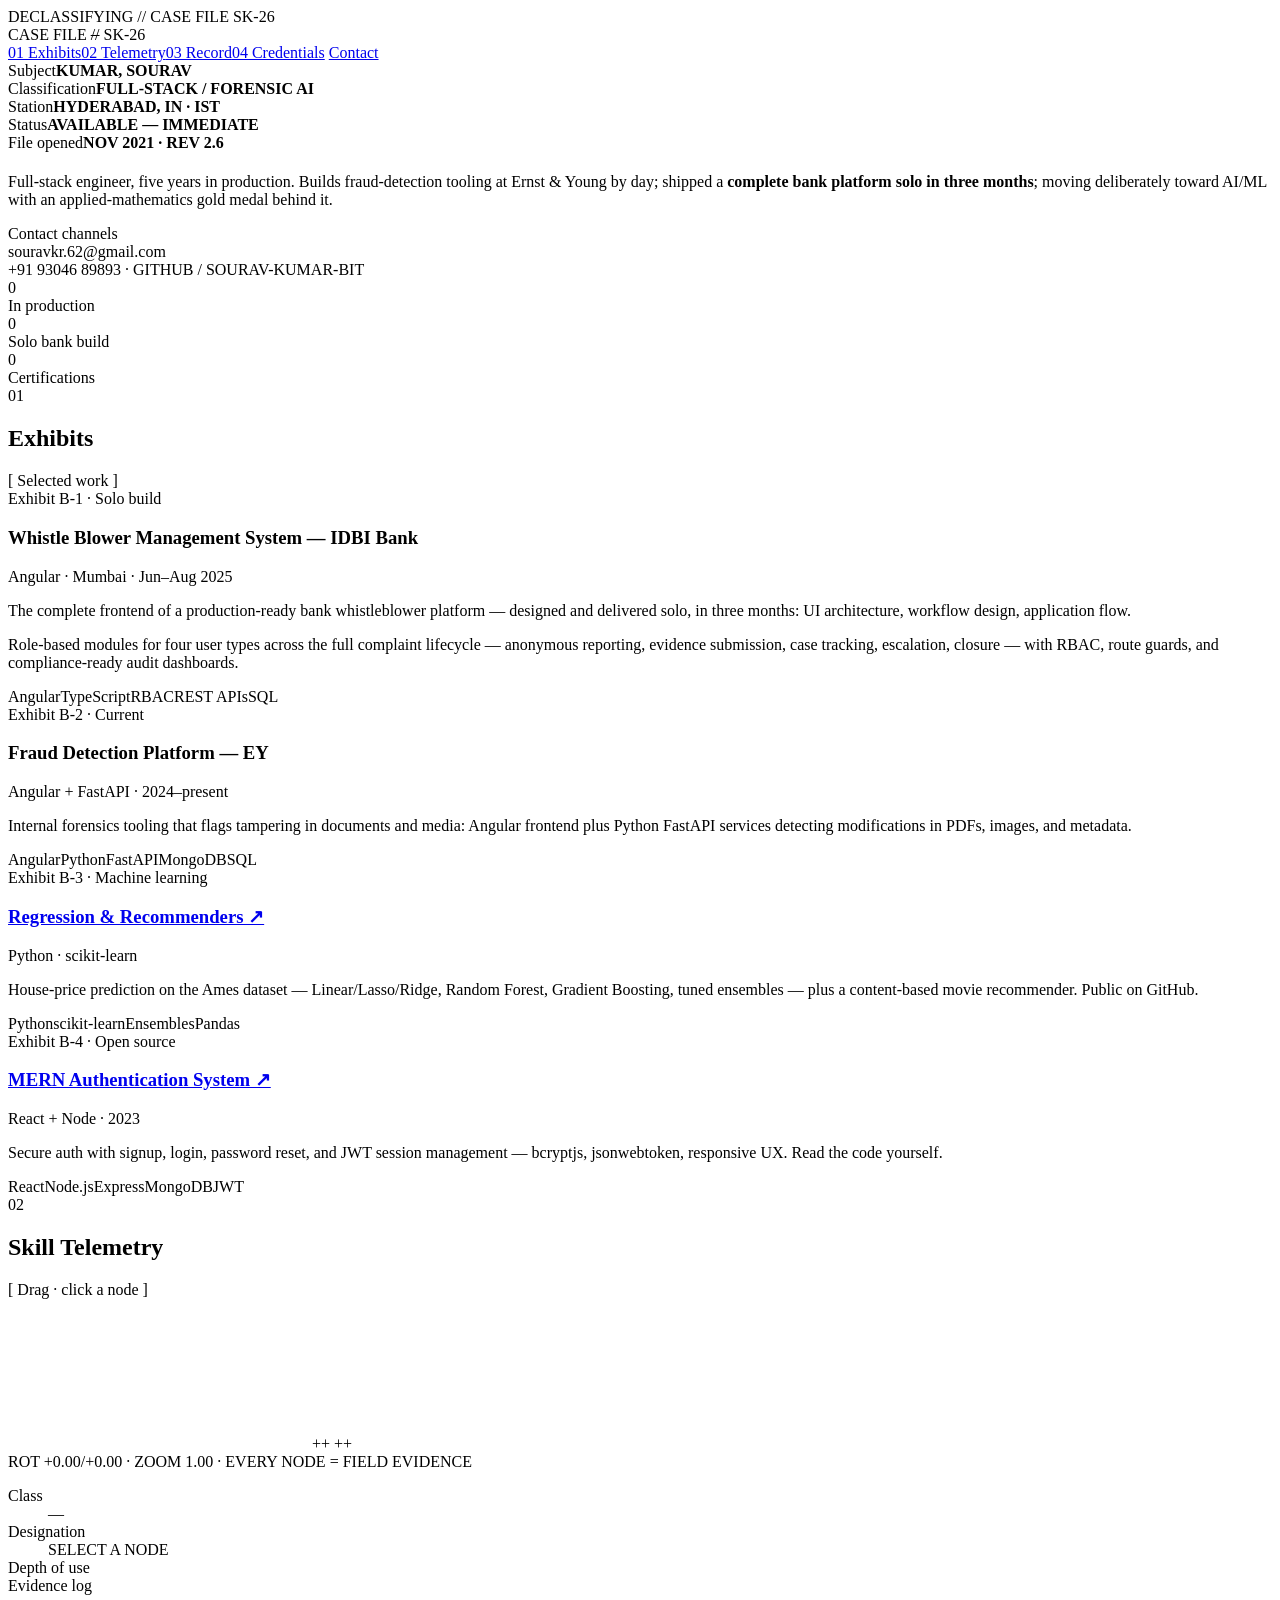
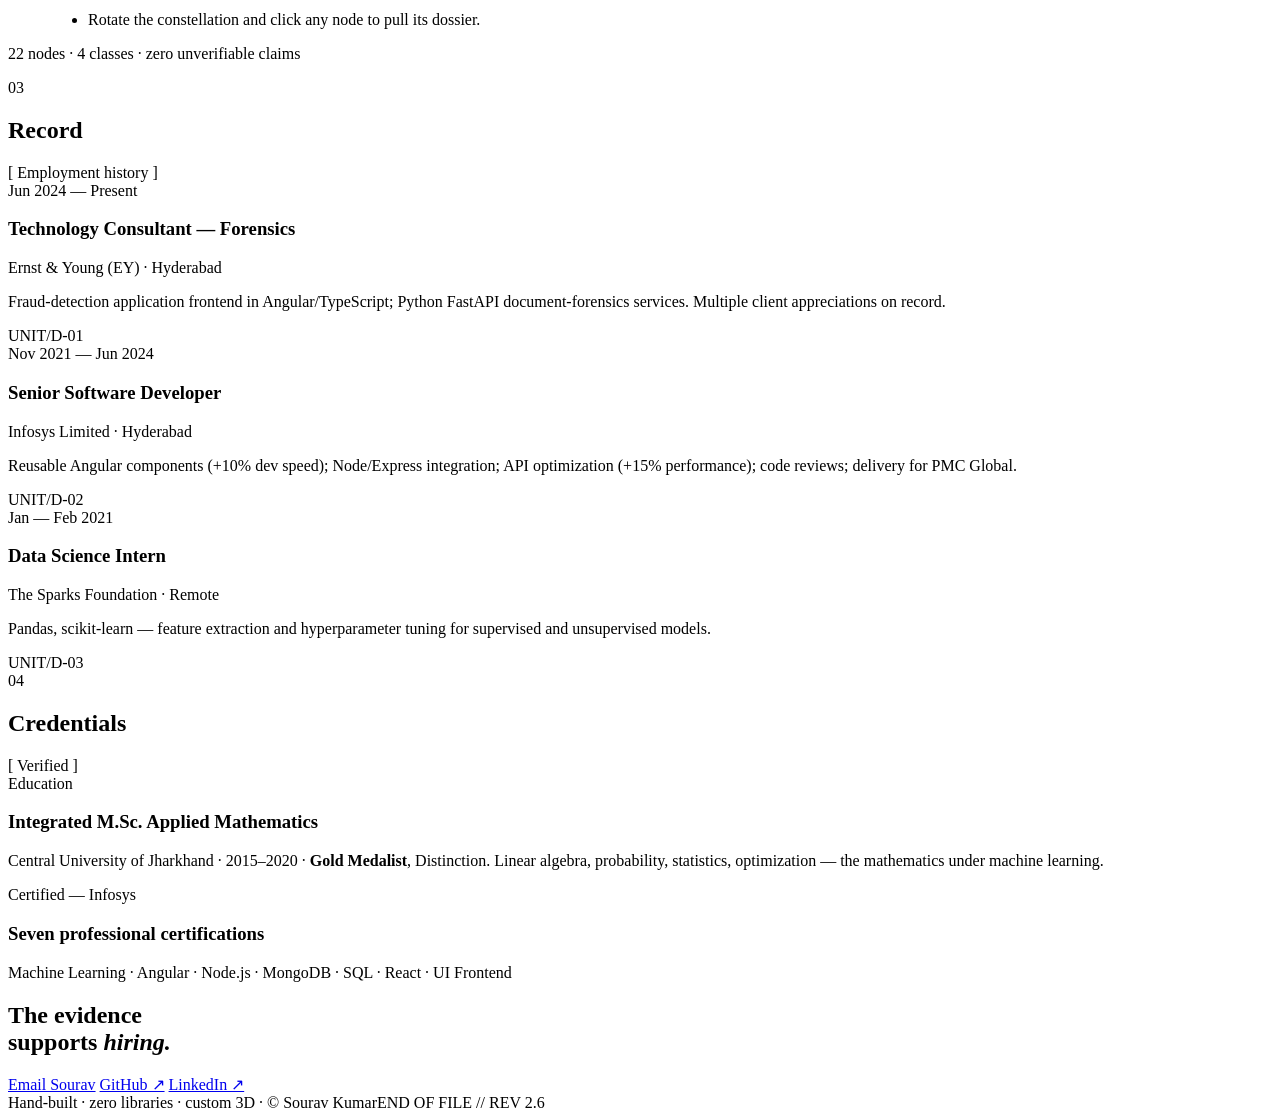
==== index.html @ 09b0f5de "Add files via upload" ====
<!DOCTYPE html>
<html lang="en">
<head>
<meta charset="UTF-8"><meta name="viewport" content="width=device-width, initial-scale=1.0">
<title>SOURAV KUMAR — CASE FILE</title>
<meta name="description" content="Sourav Kumar — full-stack engineer, forensic AI. Five years in production. The evidence supports hiring.">
<link rel="icon" href="favicon.svg" type="image/svg+xml">
<link rel="preconnect" href="https://fonts.googleapis.com">
<link href="https://fonts.googleapis.com/css2?family=Archivo+Black&family=IBM+Plex+Sans:wght@400;500;600&family=JetBrains+Mono:wght@400;500;700&display=swap" rel="stylesheet">
<link rel="stylesheet" href="css/style.css">
</head>
<body>
<div id="pre"><div class="stamp">DECLASSIFYING // CASE FILE SK-26</div></div>
<div id="prog"></div>
<div id="cur"></div>
<nav id="nav"><div class="in">
  <span class="brand">CASE FILE <s>//</s> SK-26</span>
  <div class="nl">
    <a href="#exhibits">01 Exhibits</a><a href="#telemetry">02 Telemetry</a><a href="#record">03 Record</a><a href="#credentials">04 Credentials</a>
    <a class="red" href="mailto:souravkr.62@gmail.com">Contact</a>
  </div>
</div></nav>

<header>
  <div class="meta-strip">
    <div>Subject<b>KUMAR, SOURAV</b></div>
    <div>Classification<b>FULL-STACK / FORENSIC AI</b></div>
    <div>Station<b>HYDERABAD, IN · IST</b></div>
    <div>Status<b style="color:var(--red)">AVAILABLE — IMMEDIATE</b></div>
    <div>File opened<b>NOV 2021 · REV 2.6</b></div>
  </div>
  <h1 class="mac"><span class="h1wrap" id="ln1"></span><span class="h1wrap" id="ln2"></span></h1>
  <div class="lede-grid">
    <div class="lede">
      <p>Full-stack engineer, five years in production. Builds fraud-detection tooling at Ernst &amp; Young by day; shipped a <b>complete bank platform solo in three months</b>; moving deliberately toward AI/ML with an applied-mathematics gold medal behind it.</p>
    </div>
    <div class="avail">
      <span class="mono">Contact channels</span>
      <div>
        <div class="big">souravkr.62<span class="grn">@</span>gmail.com</div>
        <span class="mono">+91 93046 89893 · GITHUB / SOURAV-KUMAR-BIT</span>
      </div>
    </div>
  </div>
  <div class="counts">
    <div><div class="n" data-count="5" data-suffix="Y">0</div><div class="l2">In production</div></div>
    <div><div class="n" data-count="3" data-suffix="MO">0</div><div class="l2">Solo bank build</div></div>
    <div><div class="n" data-count="7" data-suffix="">0</div><div class="l2">Certifications</div></div>
  </div>
</header>

<section id="exhibits">
  <div class="shead"><span class="no">01</span><h2>Exhibits</h2><span class="fill"></span><span class="mono">[ Selected work ]</span></div>
  <div class="exgrid">
    <article class="ex wide tilt">
      <span class="tag">Exhibit B-1 · Solo build</span>
      <h3>Whistle Blower Management System — IDBI Bank</h3>
      <p class="mt">Angular · Mumbai · Jun–Aug 2025</p>
      <p>The complete frontend of a production-ready bank whistleblower platform — designed and delivered solo, in three months: UI architecture, workflow design, application flow.</p>
      <p>Role-based modules for four user types across the full complaint lifecycle — anonymous reporting, evidence submission, case tracking, escalation, closure — with RBAC, route guards, and compliance-ready audit dashboards.</p>
      <div class="st"><span>Angular</span><span>TypeScript</span><span>RBAC</span><span>REST APIs</span><span>SQL</span></div>
    </article>
    <article class="ex tilt">
      <span class="tag">Exhibit B-2 · Current</span>
      <h3>Fraud Detection Platform — EY</h3>
      <p class="mt">Angular + FastAPI · 2024–present</p>
      <p>Internal forensics tooling that flags tampering in documents and media: Angular frontend plus Python FastAPI services detecting modifications in PDFs, images, and metadata.</p>
      <div class="st"><span>Angular</span><span>Python</span><span>FastAPI</span><span>MongoDB</span><span>SQL</span></div>
    </article>
    <article class="ex tilt">
      <span class="tag">Exhibit B-3 · Machine learning</span>
      <h3><a href="https://github.com/Sourav-Kumar-bit/Machine-Learning-Projects" target="_blank" rel="noopener">Regression &amp; Recommenders ↗</a></h3>
      <p class="mt">Python · scikit-learn</p>
      <p>House-price prediction on the Ames dataset — Linear/Lasso/Ridge, Random Forest, Gradient Boosting, tuned ensembles — plus a content-based movie recommender. Public on GitHub.</p>
      <div class="st"><span>Python</span><span>scikit-learn</span><span>Ensembles</span><span>Pandas</span></div>
    </article>
    <article class="ex wide tilt">
      <span class="tag">Exhibit B-4 · Open source</span>
      <h3><a href="https://github.com/Sourav-Kumar-bit/Authentication-System" target="_blank" rel="noopener">MERN Authentication System ↗</a></h3>
      <p class="mt">React + Node · 2023</p>
      <p>Secure auth with signup, login, password reset, and JWT session management — bcryptjs, jsonwebtoken, responsive UX. Read the code yourself.</p>
      <div class="st"><span>React</span><span>Node.js</span><span>Express</span><span>MongoDB</span><span>JWT</span></div>
    </article>
  </div>
</section>

<section id="telemetry">
  <div class="shead"><span class="no">02</span><h2>Skill Telemetry</h2><span class="fill"></span><span class="mono">[ Drag · click a node ]</span></div>
  <div class="tele-wrap">
    <div class="tele-canvas">
      <canvas id="space"></canvas>
      <span class="cross" style="top:10px;left:12px">+</span><span class="cross" style="top:10px;right:12px">+</span>
      <span class="cross" style="bottom:10px;left:12px">+</span><span class="cross" style="bottom:10px;right:12px">+</span>
      <div class="tele-hud">ROT <output id="ox">+0.00</output>/<output id="oy">+0.00</output> · ZOOM <output id="oz">1.00</output> · EVERY NODE = FIELD EVIDENCE</div>
    </div>
    <aside class="dossier">
      <div class="stripes"></div>
      <dl>
        <dt>Class</dt><dd id="d-cat">—</dd>
        <dt>Designation</dt><dd id="d-name">SELECT A NODE</dd>
        <dt>Depth of use</dt><dd><div class="bar"><i id="d-bar"></i></div></dd>
        <dt>Evidence log</dt><dd><ul class="ev" id="d-ev"><li>Rotate the constellation and click any node to pull its dossier.</li></ul></dd>
      </dl>
      <p class="hint">22 nodes · 4 classes · zero unverifiable claims</p>
    </aside>
  </div>
</section>

<section id="record">
  <div class="shead"><span class="no">03</span><h2>Record</h2><span class="fill"></span><span class="mono">[ Employment history ]</span></div>
  <div class="rec">
    <div class="rrow"><span class="when">Jun 2024 — Present</span><div><h3>Technology Consultant — Forensics</h3><p class="org">Ernst &amp; Young (EY) · Hyderabad</p><p>Fraud-detection application frontend in Angular/TypeScript; Python FastAPI document-forensics services. Multiple client appreciations on record.</p></div><span class="id">UNIT/D-01</span></div>
    <div class="rrow"><span class="when">Nov 2021 — Jun 2024</span><div><h3>Senior Software Developer</h3><p class="org">Infosys Limited · Hyderabad</p><p>Reusable Angular components (+10% dev speed); Node/Express integration; API optimization (+15% performance); code reviews; delivery for PMC Global.</p></div><span class="id">UNIT/D-02</span></div>
    <div class="rrow"><span class="when">Jan — Feb 2021</span><div><h3>Data Science Intern</h3><p class="org">The Sparks Foundation · Remote</p><p>Pandas, scikit-learn — feature extraction and hyperparameter tuning for supervised and unsupervised models.</p></div><span class="id">UNIT/D-03</span></div>
  </div>
</section>

<section id="credentials">
  <div class="shead"><span class="no">04</span><h2>Credentials</h2><span class="fill"></span><span class="mono">[ Verified ]</span></div>
  <div class="cred">
    <div><span class="k">Education</span><h3>Integrated M.Sc. Applied Mathematics</h3><p>Central University of Jharkhand · 2015–2020 · <b>Gold Medalist</b>, Distinction. Linear algebra, probability, statistics, optimization — the mathematics under machine learning.</p></div>
    <div><span class="k">Certified — Infosys</span><h3>Seven professional certifications</h3><p>Machine Learning · Angular · Node.js · MongoDB · SQL · React · UI Frontend</p></div>
  </div>
</section>

<div class="verdict">
  <div class="box">
    <h2>The evidence<br>supports <em>hiring.</em></h2>
    <div class="row">
      <span class="mag"><a class="cta pri" href="mailto:souravkr.62@gmail.com?subject=Regarding your case file">Email Sourav</a></span>
      <span class="mag"><a class="cta" href="https://github.com/Sourav-Kumar-bit" target="_blank" rel="noopener">GitHub ↗</a></span>
      <span class="mag"><a class="cta" href="https://www.linkedin.com/in/sourav-kumar-bb46b2196" target="_blank" rel="noopener">LinkedIn ↗</a></span>
    </div>
    <div class="foot"><span>Hand-built · zero libraries · custom 3D · © Sourav Kumar</span><span class="barcode" aria-hidden="true"></span><span>END OF FILE // REV 2.6</span></div>
  </div>
</div>

<script src="js/main.js" defer></script>
</body>
</html>
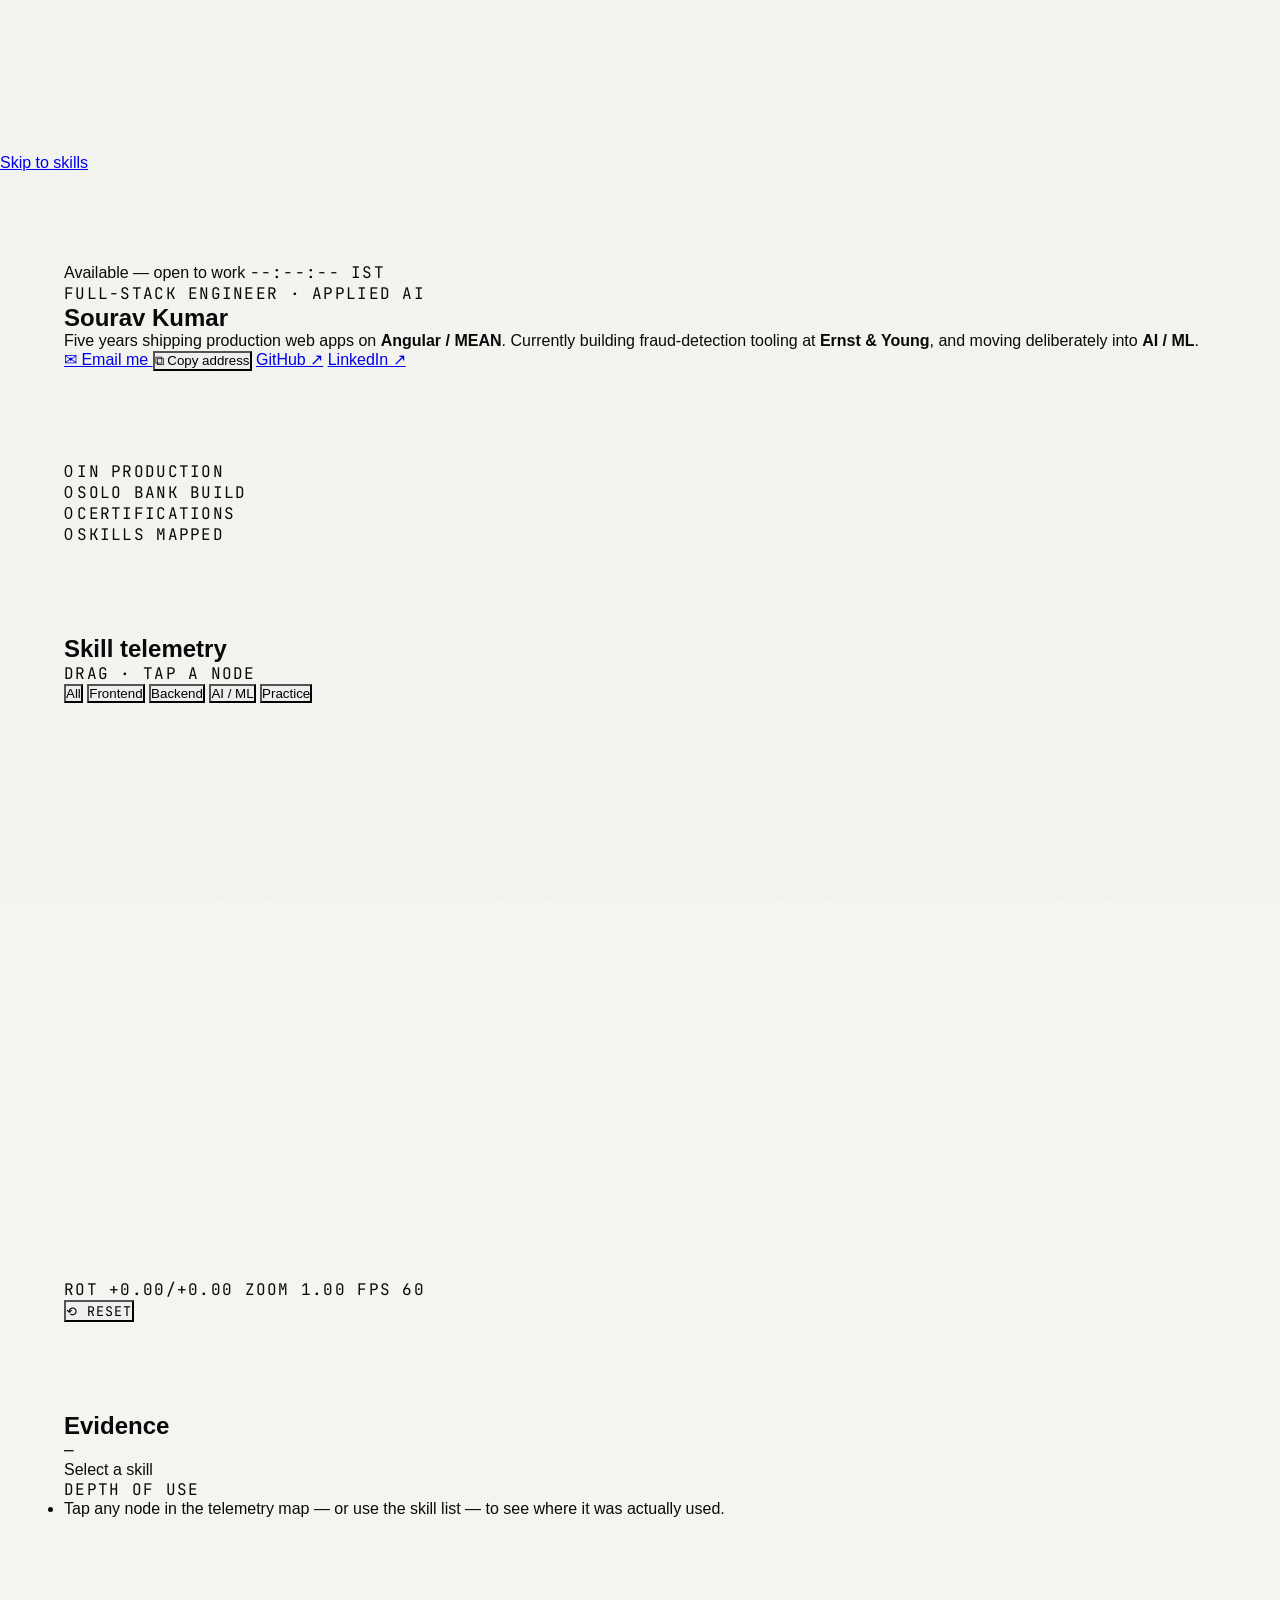
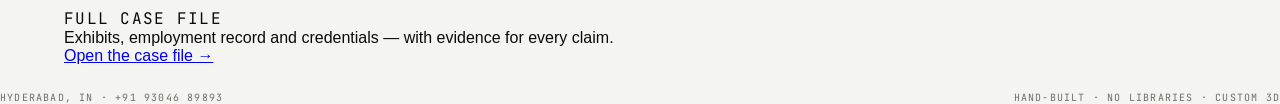
==== commit c566c391: "Add files via upload" ====
--- a/index.html
+++ b/index.html
@@ -1,139 +1,139 @@
 <!DOCTYPE html>
 <html lang="en">
 <head>
-<meta charset="UTF-8"><meta name="viewport" content="width=device-width, initial-scale=1.0">
-<title>SOURAV KUMAR — CASE FILE</title>
-<meta name="description" content="Sourav Kumar — full-stack engineer, forensic AI. Five years in production. The evidence supports hiring.">
+<meta charset="UTF-8">
+<meta name="viewport" content="width=device-width, initial-scale=1, viewport-fit=cover">
+<meta name="theme-color" content="#080D1C">
+<title>Sourav Kumar — Full-Stack Engineer</title>
+<meta name="description" content="Sourav Kumar — full-stack engineer (Angular/MEAN) moving into AI/ML. Five years in production, fraud-detection tooling at EY. Live skill telemetry.">
 <link rel="icon" href="favicon.svg" type="image/svg+xml">
 <link rel="preconnect" href="https://fonts.googleapis.com">
-<link href="https://fonts.googleapis.com/css2?family=Archivo+Black&family=IBM+Plex+Sans:wght@400;500;600&family=JetBrains+Mono:wght@400;500;700&display=swap" rel="stylesheet">
+<link rel="preconnect" href="https://fonts.gstatic.com" crossorigin>
+<link href="https://fonts.googleapis.com/css2?family=Plus+Jakarta+Sans:wght@400;500;600;700;800&family=JetBrains+Mono:wght@400;500;700&display=swap" rel="stylesheet">
 <link rel="stylesheet" href="css/style.css">
 </head>
 <body>
-<div id="pre"><div class="stamp">DECLASSIFYING // CASE FILE SK-26</div></div>
-<div id="prog"></div>
-<div id="cur"></div>
-<nav id="nav"><div class="in">
-  <span class="brand">CASE FILE <s>//</s> SK-26</span>
-  <div class="nl">
-    <a href="#exhibits">01 Exhibits</a><a href="#telemetry">02 Telemetry</a><a href="#record">03 Record</a><a href="#credentials">04 Credentials</a>
-    <a class="red" href="mailto:souravkr.62@gmail.com">Contact</a>
-  </div>
-</div></nav>
+<canvas id="aurora" aria-hidden="true"></canvas>
+<div class="vignette" aria-hidden="true"></div>
 
-<header>
-  <div class="meta-strip">
-    <div>Subject<b>KUMAR, SOURAV</b></div>
-    <div>Classification<b>FULL-STACK / FORENSIC AI</b></div>
-    <div>Station<b>HYDERABAD, IN · IST</b></div>
-    <div>Status<b style="color:var(--red)">AVAILABLE — IMMEDIATE</b></div>
-    <div>File opened<b>NOV 2021 · REV 2.6</b></div>
-  </div>
-  <h1 class="mac"><span class="h1wrap" id="ln1"></span><span class="h1wrap" id="ln2"></span></h1>
-  <div class="lede-grid">
-    <div class="lede">
-      <p>Full-stack engineer, five years in production. Builds fraud-detection tooling at Ernst &amp; Young by day; shipped a <b>complete bank platform solo in three months</b>; moving deliberately toward AI/ML with an applied-mathematics gold medal behind it.</p>
+<a class="skip" href="#panel-skills">Skip to skills</a>
+
+<main class="shell">
+
+  <!-- ===== IDENTITY ===== -->
+  <section class="glass panel panel--id" aria-labelledby="name">
+    <div class="panel__head">
+      <span class="tag">
+        <span class="pulse" aria-hidden="true"></span>
+        <span>Available — open to work</span>
+      </span>
+      <span class="mono t-dim" id="clock">--:--:-- IST</span>
     </div>
-    <div class="avail">
-      <span class="mono">Contact channels</span>
-      <div>
-        <div class="big">souravkr.62<span class="grn">@</span>gmail.com</div>
-        <span class="mono">+91 93046 89893 · GITHUB / SOURAV-KUMAR-BIT</span>
+
+    <p class="mono eyebrow">Full-Stack Engineer · Applied AI</p>
+    <h1 id="name">Sourav <span class="grad">Kumar</span></h1>
+    <p class="lede">
+      Five years shipping production web apps on <strong>Angular&nbsp;/&nbsp;MEAN</strong>.
+      Currently building fraud-detection tooling at <strong>Ernst&nbsp;&amp;&nbsp;Young</strong>,
+      and moving deliberately into <strong>AI&nbsp;/&nbsp;ML</strong>.
+    </p>
+
+    <div class="actions">
+      <a class="btn btn--primary" href="mailto:souravkr.62@gmail.com">
+        <span aria-hidden="true">✉</span> Email me
+      </a>
+      <button class="btn" id="copyBtn" type="button" data-mail="souravkr.62@gmail.com">
+        <span aria-hidden="true">⧉</span> <span id="copyLabel">Copy address</span>
+      </button>
+      <a class="btn" href="https://github.com/Sourav-Kumar-bit" target="_blank" rel="noopener">GitHub ↗</a>
+      <a class="btn" href="https://www.linkedin.com/in/sourav-kumar-bb46b2196" target="_blank" rel="noopener">LinkedIn ↗</a>
+    </div>
+    <p class="status mono t-dim" id="copyStatus" role="status" aria-live="polite"></p>
+  </section>
+
+  <!-- ===== READOUTS ===== -->
+  <section class="glass panel panel--stats" aria-label="Career readouts">
+    <div class="stat">
+      <span class="stat__n" data-count="5" data-suffix="y">0</span>
+      <span class="stat__l mono">In production</span>
+      <span class="meter" aria-hidden="true"><i style="--p:.85"></i></span>
+    </div>
+    <div class="stat">
+      <span class="stat__n" data-count="3" data-suffix="mo">0</span>
+      <span class="stat__l mono">Solo bank build</span>
+      <span class="meter" aria-hidden="true"><i style="--p:.6"></i></span>
+    </div>
+    <div class="stat">
+      <span class="stat__n" data-count="7" data-suffix="">0</span>
+      <span class="stat__l mono">Certifications</span>
+      <span class="meter" aria-hidden="true"><i style="--p:.7"></i></span>
+    </div>
+    <div class="stat">
+      <span class="stat__n" data-count="22" data-suffix="">0</span>
+      <span class="stat__l mono">Skills mapped</span>
+      <span class="meter" aria-hidden="true"><i style="--p:1"></i></span>
+    </div>
+  </section>
+
+  <!-- ===== TELEMETRY ===== -->
+  <section class="glass panel panel--telemetry" id="panel-skills" aria-labelledby="teleTitle">
+    <div class="panel__head">
+      <h2 id="teleTitle" class="panel__title">Skill telemetry</h2>
+      <span class="mono t-dim hide-sm">drag · tap a node</span>
+    </div>
+
+    <div class="chips" role="group" aria-label="Filter skills by category">
+      <button class="chip is-on" type="button" data-cat="all">All</button>
+      <button class="chip" type="button" data-cat="fe">Frontend</button>
+      <button class="chip" type="button" data-cat="be">Backend</button>
+      <button class="chip" type="button" data-cat="ml">AI / ML</button>
+      <button class="chip" type="button" data-cat="pr">Practice</button>
+    </div>
+
+    <div class="scope">
+      <canvas id="space" aria-label="Interactive 3D map of skills. Use the skill list below for keyboard access." role="img"></canvas>
+      <div class="hud mono" aria-hidden="true">
+        <span>ROT <output id="ox">+0.00</output>/<output id="oy">+0.00</output></span>
+        <span>ZOOM <output id="oz">1.00</output></span>
+        <span>FPS <output id="fps">60</output></span>
       </div>
+      <button class="reset mono" id="resetBtn" type="button" title="Reset view">⟲ reset</button>
     </div>
-  </div>
-  <div class="counts">
-    <div><div class="n" data-count="5" data-suffix="Y">0</div><div class="l2">In production</div></div>
-    <div><div class="n" data-count="3" data-suffix="MO">0</div><div class="l2">Solo bank build</div></div>
-    <div><div class="n" data-count="7" data-suffix="">0</div><div class="l2">Certifications</div></div>
-  </div>
-</header>
 
-<section id="exhibits">
-  <div class="shead"><span class="no">01</span><h2>Exhibits</h2><span class="fill"></span><span class="mono">[ Selected work ]</span></div>
-  <div class="exgrid">
-    <article class="ex wide tilt">
-      <span class="tag">Exhibit B-1 · Solo build</span>
-      <h3>Whistle Blower Management System — IDBI Bank</h3>
-      <p class="mt">Angular · Mumbai · Jun–Aug 2025</p>
-      <p>The complete frontend of a production-ready bank whistleblower platform — designed and delivered solo, in three months: UI architecture, workflow design, application flow.</p>
-      <p>Role-based modules for four user types across the full complaint lifecycle — anonymous reporting, evidence submission, case tracking, escalation, closure — with RBAC, route guards, and compliance-ready audit dashboards.</p>
-      <div class="st"><span>Angular</span><span>TypeScript</span><span>RBAC</span><span>REST APIs</span><span>SQL</span></div>
-    </article>
-    <article class="ex tilt">
-      <span class="tag">Exhibit B-2 · Current</span>
-      <h3>Fraud Detection Platform — EY</h3>
-      <p class="mt">Angular + FastAPI · 2024–present</p>
-      <p>Internal forensics tooling that flags tampering in documents and media: Angular frontend plus Python FastAPI services detecting modifications in PDFs, images, and metadata.</p>
-      <div class="st"><span>Angular</span><span>Python</span><span>FastAPI</span><span>MongoDB</span><span>SQL</span></div>
-    </article>
-    <article class="ex tilt">
-      <span class="tag">Exhibit B-3 · Machine learning</span>
-      <h3><a href="https://github.com/Sourav-Kumar-bit/Machine-Learning-Projects" target="_blank" rel="noopener">Regression &amp; Recommenders ↗</a></h3>
-      <p class="mt">Python · scikit-learn</p>
-      <p>House-price prediction on the Ames dataset — Linear/Lasso/Ridge, Random Forest, Gradient Boosting, tuned ensembles — plus a content-based movie recommender. Public on GitHub.</p>
-      <div class="st"><span>Python</span><span>scikit-learn</span><span>Ensembles</span><span>Pandas</span></div>
-    </article>
-    <article class="ex wide tilt">
-      <span class="tag">Exhibit B-4 · Open source</span>
-      <h3><a href="https://github.com/Sourav-Kumar-bit/Authentication-System" target="_blank" rel="noopener">MERN Authentication System ↗</a></h3>
-      <p class="mt">React + Node · 2023</p>
-      <p>Secure auth with signup, login, password reset, and JWT session management — bcryptjs, jsonwebtoken, responsive UX. Read the code yourself.</p>
-      <div class="st"><span>React</span><span>Node.js</span><span>Express</span><span>MongoDB</span><span>JWT</span></div>
-    </article>
-  </div>
-</section>
+    <!-- keyboard-accessible equivalent of the canvas -->
+    <div class="nodes" id="nodeList" role="group" aria-label="Skills list"></div>
+  </section>
 
-<section id="telemetry">
-  <div class="shead"><span class="no">02</span><h2>Skill Telemetry</h2><span class="fill"></span><span class="mono">[ Drag · click a node ]</span></div>
-  <div class="tele-wrap">
-    <div class="tele-canvas">
-      <canvas id="space"></canvas>
-      <span class="cross" style="top:10px;left:12px">+</span><span class="cross" style="top:10px;right:12px">+</span>
-      <span class="cross" style="bottom:10px;left:12px">+</span><span class="cross" style="bottom:10px;right:12px">+</span>
-      <div class="tele-hud">ROT <output id="ox">+0.00</output>/<output id="oy">+0.00</output> · ZOOM <output id="oz">1.00</output> · EVERY NODE = FIELD EVIDENCE</div>
+  <!-- ===== DOSSIER ===== -->
+  <section class="glass panel panel--dossier" aria-labelledby="dTitle">
+    <div class="panel__head">
+      <h2 id="dTitle" class="panel__title">Evidence</h2>
+      <span class="mono t-dim" id="dCat">—</span>
     </div>
-    <aside class="dossier">
-      <div class="stripes"></div>
-      <dl>
-        <dt>Class</dt><dd id="d-cat">—</dd>
-        <dt>Designation</dt><dd id="d-name">SELECT A NODE</dd>
-        <dt>Depth of use</dt><dd><div class="bar"><i id="d-bar"></i></div></dd>
-        <dt>Evidence log</dt><dd><ul class="ev" id="d-ev"><li>Rotate the constellation and click any node to pull its dossier.</li></ul></dd>
-      </dl>
-      <p class="hint">22 nodes · 4 classes · zero unverifiable claims</p>
-    </aside>
-  </div>
-</section>
+    <p class="d-name" id="dName">Select a skill</p>
+    <div class="depth">
+      <span class="mono t-dim">Depth of use</span>
+      <span class="meter meter--lg" aria-hidden="true"><i id="dBar" style="--p:0"></i></span>
+    </div>
+    <ul class="ev" id="dEv" aria-live="polite">
+      <li>Tap any node in the telemetry map — or use the skill list — to see where it was actually used.</li>
+    </ul>
+  </section>
 
-<section id="record">
-  <div class="shead"><span class="no">03</span><h2>Record</h2><span class="fill"></span><span class="mono">[ Employment history ]</span></div>
-  <div class="rec">
-    <div class="rrow"><span class="when">Jun 2024 — Present</span><div><h3>Technology Consultant — Forensics</h3><p class="org">Ernst &amp; Young (EY) · Hyderabad</p><p>Fraud-detection application frontend in Angular/TypeScript; Python FastAPI document-forensics services. Multiple client appreciations on record.</p></div><span class="id">UNIT/D-01</span></div>
-    <div class="rrow"><span class="when">Nov 2021 — Jun 2024</span><div><h3>Senior Software Developer</h3><p class="org">Infosys Limited · Hyderabad</p><p>Reusable Angular components (+10% dev speed); Node/Express integration; API optimization (+15% performance); code reviews; delivery for PMC Global.</p></div><span class="id">UNIT/D-02</span></div>
-    <div class="rrow"><span class="when">Jan — Feb 2021</span><div><h3>Data Science Intern</h3><p class="org">The Sparks Foundation · Remote</p><p>Pandas, scikit-learn — feature extraction and hyperparameter tuning for supervised and unsupervised models.</p></div><span class="id">UNIT/D-03</span></div>
-  </div>
-</section>
+  <!-- ===== NAV OUT ===== -->
+  <section class="glass panel panel--next">
+    <div>
+      <p class="mono eyebrow">Full case file</p>
+      <p class="next-copy">Exhibits, employment record and credentials — with evidence for every claim.</p>
+    </div>
+    <a class="btn btn--primary" href="casefile.html">Open the case file →</a>
+  </section>
 
-<section id="credentials">
-  <div class="shead"><span class="no">04</span><h2>Credentials</h2><span class="fill"></span><span class="mono">[ Verified ]</span></div>
-  <div class="cred">
-    <div><span class="k">Education</span><h3>Integrated M.Sc. Applied Mathematics</h3><p>Central University of Jharkhand · 2015–2020 · <b>Gold Medalist</b>, Distinction. Linear algebra, probability, statistics, optimization — the mathematics under machine learning.</p></div>
-    <div><span class="k">Certified — Infosys</span><h3>Seven professional certifications</h3><p>Machine Learning · Angular · Node.js · MongoDB · SQL · React · UI Frontend</p></div>
-  </div>
-</section>
-
-<div class="verdict">
-  <div class="box">
-    <h2>The evidence<br>supports <em>hiring.</em></h2>
-    <div class="row">
-      <span class="mag"><a class="cta pri" href="mailto:souravkr.62@gmail.com?subject=Regarding your case file">Email Sourav</a></span>
-      <span class="mag"><a class="cta" href="https://github.com/Sourav-Kumar-bit" target="_blank" rel="noopener">GitHub ↗</a></span>
-      <span class="mag"><a class="cta" href="https://www.linkedin.com/in/sourav-kumar-bb46b2196" target="_blank" rel="noopener">LinkedIn ↗</a></span>
-    </div>
-    <div class="foot"><span>Hand-built · zero libraries · custom 3D · © Sourav Kumar</span><span class="barcode" aria-hidden="true"></span><span>END OF FILE // REV 2.6</span></div>
-  </div>
-</div>
+  <footer class="foot mono">
+    <span>Hyderabad, IN · +91 93046 89893</span>
+    <span>Hand-built · no libraries · custom 3D</span>
+  </footer>
+</main>
 
 <script src="js/main.js" defer></script>
 </body>
--- a/css/style.css
+++ b/css/style.css
@@ -0,0 +1,138 @@
+/* SOURAV KUMAR - CASE FILE | Swiss Industrial Print system */
+:root{--sub:#F4F4F0;--sub2:#EAE8E3;--ink:#0A0A0A;--red:#E61919;--dim:#6E6E68;--line:#0A0A0A}
+*{margin:0;padding:0;box-sizing:border-box;border-radius:0!important}
+html{scroll-behavior:smooth}
+body{background:var(--sub);color:var(--ink);font-family:'IBM Plex Sans',sans-serif;overflow-x:hidden}
+.mono{font-family:'JetBrains Mono',monospace;text-transform:uppercase;letter-spacing:.08em}
+.mac{font-family:'Archivo Black',sans-serif;text-transform:uppercase;letter-spacing:-.03em;line-height:.9}
+/* grain */
+body::after{content:'';position:fixed;inset:0;pointer-events:none;z-index:60;opacity:.045;
+background-image:url("data:image/svg+xml,%3Csvg xmlns='http://www.w3.org/2000/svg' width='140' height='140'%3E%3Cfilter id='n'%3E%3CfeTurbulence baseFrequency='0.8'/%3E%3C/filter%3E%3Crect width='140' height='140' filter='url(%23n)'/%3E%3C/svg%3E")}
+/* preloader */
+#pre{position:fixed;inset:0;z-index:100;display:grid;place-items:center;background:var(--ink)}
+#pre .stamp{color:var(--sub);font-family:'JetBrains Mono';font-size:13px;letter-spacing:.3em;text-transform:uppercase;border:1px solid var(--sub);padding:14px 22px;animation:blink 0.9s steps(2) infinite}
+#pre.done{animation:doors .7s cubic-bezier(.7,0,.2,1) .15s forwards}
+@keyframes doors{to{transform:translateY(-101%)}}
+@keyframes blink{50%{opacity:.35}}
+/* progress + nav */
+#prog{position:fixed;top:0;left:0;height:4px;background:var(--red);width:0;z-index:52}
+nav{position:fixed;top:0;left:0;right:0;z-index:50;background:var(--sub);border-bottom:2px solid var(--ink);transition:transform .35s cubic-bezier(.2,0,0,1)}
+nav.hide{transform:translateY(-101%)}
+nav .in{display:flex;justify-content:space-between;align-items:center;padding:12px 24px}
+nav .brand{font-family:'JetBrains Mono';font-weight:700;font-size:12px;letter-spacing:.2em}
+nav .brand s{color:var(--red);text-decoration:none}
+nav .nl{display:flex;gap:2px}
+nav a{font-family:'JetBrains Mono';font-size:10.5px;letter-spacing:.14em;text-transform:uppercase;color:var(--ink);text-decoration:none;padding:8px 13px;border:1px solid transparent;transition:background .15s,color .15s}
+nav a:hover{background:var(--ink);color:var(--sub)}
+nav a.red{background:var(--red);color:#fff}
+nav a.red:hover{background:var(--ink)}
+@media(max-width:700px){nav .nl a:not(.red){display:none}}
+/* masthead */
+header{padding:120px 24px 0;max-width:1200px;margin:0 auto}
+.meta-strip{display:grid;grid-template-columns:repeat(auto-fit,minmax(160px,1fr));gap:1px;background:var(--ink);border:2px solid var(--ink);margin-bottom:0}
+.meta-strip>div{background:var(--sub);padding:10px 14px;font-family:'JetBrains Mono';font-size:10px;letter-spacing:.12em;text-transform:uppercase;color:var(--dim)}
+.meta-strip b{display:block;color:var(--ink);font-weight:700;font-size:11.5px;margin-top:3px}
+h1.mac{font-size:clamp(58px,12.5vw,180px);margin:26px 0 10px;position:relative}
+h1 .red{color:var(--red)}
+h1 .l{display:inline-block;transform:translateY(110%);opacity:0}
+.loaded h1 .l{animation:riseL .7s cubic-bezier(.22,1,.36,1) forwards}
+@keyframes riseL{to{transform:none;opacity:1}}
+.h1wrap{overflow:hidden;display:block}
+.lede-grid{display:grid;grid-template-columns:2fr 1fr;gap:1px;background:var(--ink);border:2px solid var(--ink);margin-top:26px}
+@media(max-width:820px){.lede-grid{grid-template-columns:1fr}}
+.lede-grid>div{background:var(--sub);padding:26px;min-width:0}
+.avail .big{overflow-wrap:anywhere;font-size:clamp(17px,2.4vw,24px)}
+.lede p{font-size:clamp(16px,1.8vw,19px);line-height:1.65;max-width:56ch}
+.lede b{background:var(--red);color:#fff;padding:0 5px}
+.avail{display:flex;flex-direction:column;justify-content:space-between;gap:18px}
+.avail .mono{font-size:11px;color:var(--dim)}
+.avail .big{font-family:'Archivo Black';text-transform:uppercase}
+.avail .grn{color:var(--red)}
+.counts{display:grid;grid-template-columns:repeat(3,1fr);gap:1px;background:var(--ink);border:2px solid var(--ink);border-top:none}
+.counts>div{background:var(--sub2);padding:18px 14px;text-align:left}
+.counts .n{font-family:'Archivo Black';font-size:clamp(26px,4vw,44px)}
+.counts .l2{font-family:'JetBrains Mono';font-size:10px;letter-spacing:.14em;text-transform:uppercase;color:var(--dim);margin-top:4px}
+/* sections */
+section{max-width:1200px;margin:0 auto;padding:90px 24px 0}
+.shead{display:flex;align-items:baseline;gap:16px;border-bottom:4px solid var(--ink);padding-bottom:12px;margin-bottom:0}
+.shead .no{font-family:'Archivo Black';font-size:clamp(30px,5vw,54px);color:var(--red)}
+.shead h2{font-family:'Archivo Black';font-size:clamp(24px,4.4vw,46px);text-transform:uppercase;letter-spacing:-.02em}
+.shead .fill{flex:1}
+.shead .mono{font-size:10px;color:var(--dim)}
+/* exhibits */
+.exgrid{display:grid;grid-template-columns:1fr 1fr;gap:1px;background:var(--ink);border:2px solid var(--ink);border-top:none}
+@media(max-width:820px){.exgrid{grid-template-columns:1fr}}
+.ex{background:var(--sub);padding:30px 26px;position:relative;transform-style:preserve-3d;will-change:transform;opacity:0;translate:0 30px}
+.ex.in{animation:up .7s cubic-bezier(.22,1,.36,1) forwards}
+@keyframes up{to{opacity:1;translate:0 0}}
+.ex.wide{grid-column:1/-1;background:var(--sub2)}
+.ex .tag{font-family:'JetBrains Mono';font-size:10px;letter-spacing:.16em;background:var(--red);color:#fff;display:inline-block;padding:5px 10px;text-transform:uppercase}
+.ex h3{font-family:'Archivo Black';font-size:clamp(19px,2.6vw,28px);text-transform:uppercase;margin:14px 0 6px;letter-spacing:-.01em}
+.ex h3 a{color:inherit;text-decoration:none;border-bottom:3px solid transparent}
+.ex h3 a:hover{border-color:var(--red)}
+.ex .mt{font-family:'JetBrains Mono';font-size:10.5px;letter-spacing:.1em;color:var(--dim);text-transform:uppercase;margin-bottom:14px}
+.ex p{font-size:14.5px;line-height:1.65;color:#333;max-width:64ch}
+.ex p+p{margin-top:8px}
+.ex .st{margin-top:16px;display:flex;flex-wrap:wrap;gap:6px}
+.ex .st span{font-family:'JetBrains Mono';font-size:10px;letter-spacing:.08em;text-transform:uppercase;border:1px solid var(--ink);padding:4px 9px}
+/* telemetry */
+.tele-wrap{display:grid;grid-template-columns:1.6fr 1fr;gap:1px;background:var(--ink);border:2px solid var(--ink);border-top:none;min-height:520px}
+@media(max-width:900px){.tele-wrap{grid-template-columns:1fr}.dossier{border-top:2px solid var(--ink)}}
+.tele-canvas{background:var(--sub);position:relative}
+#space{width:100%;height:100%;min-height:460px;display:block;cursor:grab;touch-action:none}
+#space:active{cursor:grabbing}
+.tele-hud{position:absolute;left:14px;bottom:12px;font-family:'JetBrains Mono';font-size:10px;letter-spacing:.1em;color:var(--dim);text-transform:uppercase;pointer-events:none}
+.tele-hud output{color:var(--ink);font-weight:700}
+.cross{position:absolute;font-family:'JetBrains Mono';color:var(--dim);font-size:12px;pointer-events:none}
+.dossier{background:var(--sub);padding:26px;position:relative}
+.dossier .stripes{position:absolute;top:0;left:0;right:0;height:8px;background:repeating-linear-gradient(-45deg,var(--red) 0 10px,transparent 10px 20px)}
+.dossier dt{font-family:'JetBrains Mono';font-size:10px;letter-spacing:.2em;color:var(--dim);text-transform:uppercase;margin:18px 0 5px}
+.dossier dt:first-of-type{margin-top:14px}
+.dossier #d-name{font-family:'Archivo Black';font-size:clamp(24px,2.6vw,34px);text-transform:uppercase;line-height:.95}
+.dossier #d-cat{color:var(--red);font-family:'JetBrains Mono';font-size:11px;letter-spacing:.14em;text-transform:uppercase}
+.bar{height:12px;border:2px solid var(--ink);position:relative;margin-top:4px}
+.bar i{position:absolute;inset:1px;transform-origin:left;background:var(--red);transform:scaleX(var(--p,0));transition:transform .7s cubic-bezier(.22,1,.36,1)}
+.dossier .ev li{list-style:none;font-size:13px;line-height:1.55;padding:9px 0 9px 26px;border-bottom:1px solid #C9C8C0;position:relative}
+.dossier .ev li::before{content:'>>>';position:absolute;left:0;top:10px;font-family:'JetBrains Mono';font-size:9px;color:var(--red)}
+.dossier .hint{font-family:'JetBrains Mono';font-size:10px;letter-spacing:.12em;color:var(--dim);text-transform:uppercase;margin-top:16px}
+/* record */
+.rec{display:flex;flex-direction:column;gap:1px;background:var(--ink);border:2px solid var(--ink);border-top:none}
+.rrow{background:var(--sub);display:grid;grid-template-columns:160px 1fr auto;gap:18px;padding:22px 26px;align-items:start;transition:background .2s;opacity:0;translate:0 30px}
+.rrow.in{animation:up .7s cubic-bezier(.22,1,.36,1) forwards}
+.rrow:hover{background:var(--sub2)}
+@media(max-width:700px){.rrow{grid-template-columns:1fr}}
+.rrow .when{font-family:'JetBrains Mono';font-size:10.5px;letter-spacing:.1em;color:var(--dim);text-transform:uppercase;padding-top:4px}
+.rrow h3{font-family:'Archivo Black';font-size:17px;text-transform:uppercase}
+.rrow .org{font-family:'JetBrains Mono';font-size:11px;color:var(--red);letter-spacing:.1em;text-transform:uppercase;margin:2px 0 8px}
+.rrow p{font-size:14px;line-height:1.6;color:#333;max-width:70ch}
+.rrow .id{font-family:'JetBrains Mono';font-size:10px;color:var(--dim)}
+/* credentials */
+.cred{display:grid;grid-template-columns:1fr 1fr;gap:1px;background:var(--ink);border:2px solid var(--ink);border-top:none}
+@media(max-width:820px){.cred{grid-template-columns:1fr}}
+.cred>div{background:var(--sub);padding:26px}
+.cred .k{font-family:'JetBrains Mono';font-size:10px;letter-spacing:.2em;color:var(--red);text-transform:uppercase}
+.cred h3{font-family:'Archivo Black';font-size:20px;text-transform:uppercase;margin:10px 0 8px}
+.cred p{font-size:14px;line-height:1.65;color:#333}
+.cred p b{font-weight:700;color:var(--ink)}
+/* verdict */
+.verdict{max-width:1200px;margin:90px auto 0;padding:0 24px 80px;text-align:left}
+.verdict .box{border:2px solid var(--ink);padding:clamp(30px,6vw,70px) clamp(22px,5vw,60px);position:relative;overflow:hidden}
+.verdict .box::before{content:'';position:absolute;top:0;left:0;right:0;height:10px;background:repeating-linear-gradient(-45deg,var(--red) 0 12px,var(--ink) 12px 24px)}
+.verdict h2{font-family:'Archivo Black';font-size:clamp(30px,6.6vw,84px);text-transform:uppercase;letter-spacing:-.03em;line-height:.92}
+.verdict h2 em{font-style:normal;color:var(--red)}
+.verdict .row{display:flex;gap:12px;margin-top:34px;flex-wrap:wrap;align-items:center}
+.mag{display:inline-block}
+.cta{font-family:'JetBrains Mono';font-size:12.5px;letter-spacing:.14em;text-transform:uppercase;text-decoration:none;padding:16px 26px;display:inline-block;border:2px solid var(--ink);color:var(--ink);transition:background .2s,color .2s}
+.cta:hover{background:var(--ink);color:var(--sub)}
+.cta.pri{background:var(--red);border-color:var(--red);color:#fff}
+.cta.pri:hover{background:var(--ink);border-color:var(--ink)}
+.foot{display:flex;justify-content:space-between;align-items:center;margin-top:26px;font-family:'JetBrains Mono';font-size:10px;letter-spacing:.12em;color:var(--dim);text-transform:uppercase;flex-wrap:wrap;gap:10px}
+.barcode{display:inline-block;height:22px;width:110px;background:repeating-linear-gradient(90deg,var(--ink) 0 2px,transparent 2px 4px,var(--ink) 4px 7px,transparent 7px 9px)}
+/* cursor crosshair (fine pointers only) */
+#cur{position:fixed;width:26px;height:26px;z-index:70;pointer-events:none;display:none;translate:-50% -50%}
+#cur::before,#cur::after{content:'';position:absolute;background:var(--red)}
+#cur::before{left:50%;top:0;bottom:0;width:1px}
+#cur::after{top:50%;left:0;right:0;height:1px}
+@media(hover:hover) and (pointer:fine){#cur{display:block}}
+@media(prefers-reduced-motion:reduce){*{animation:none!important;transition:none!important}.ex,.rrow{opacity:1;translate:0 0}h1 .l{transform:none;opacity:1}#pre{display:none}#cur{display:none}}
+
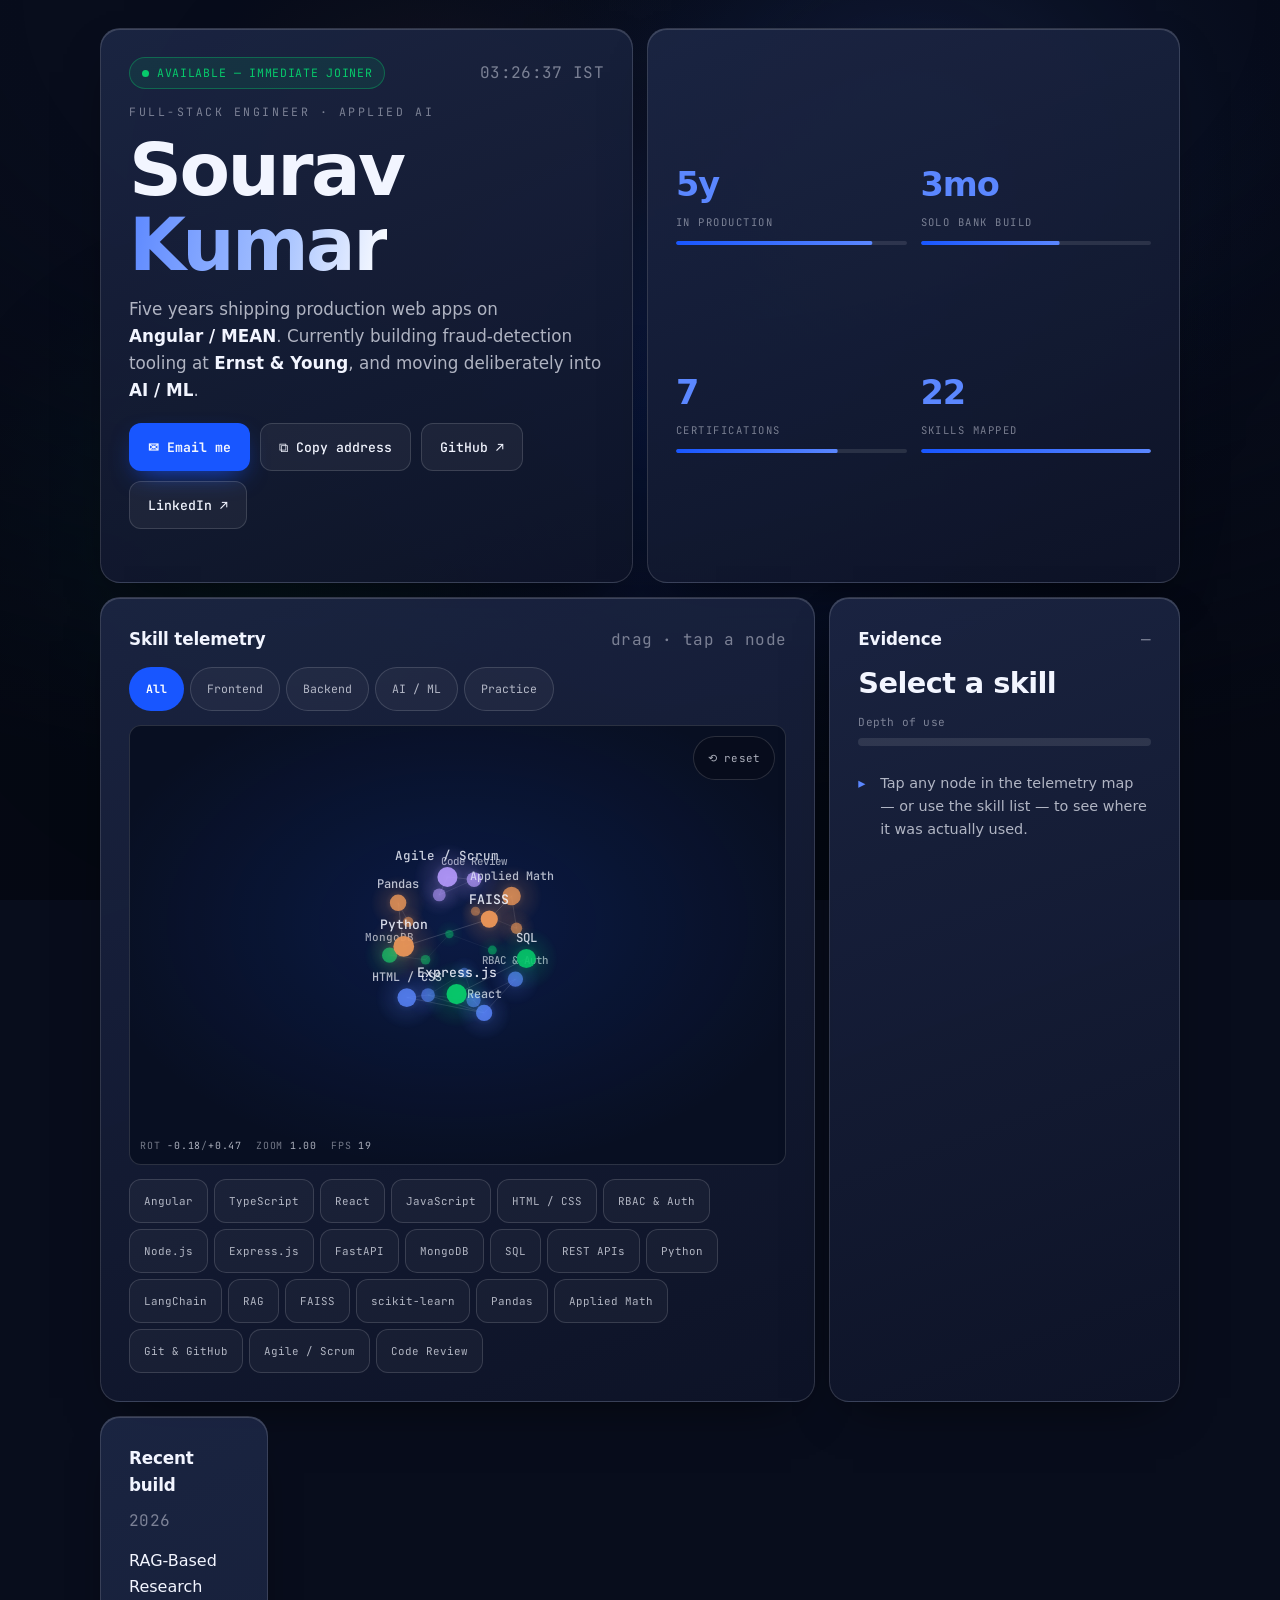
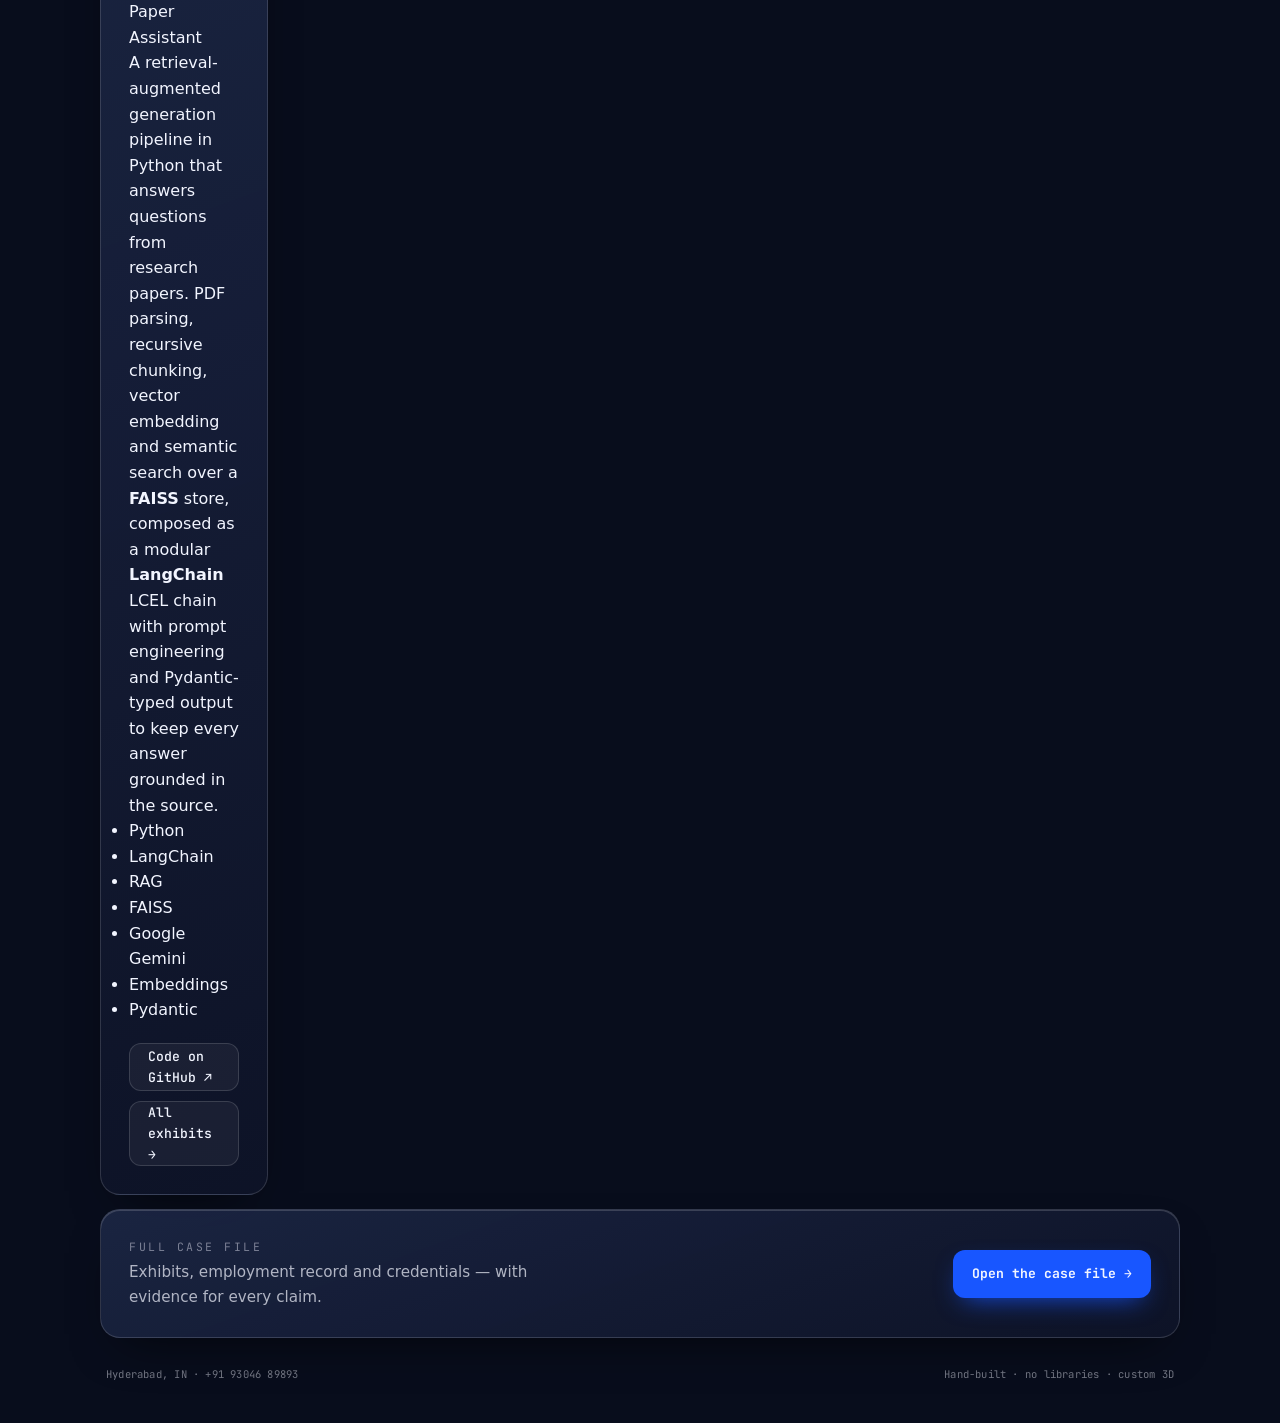
==== commit c16f478d: "Latest" ====
--- a/index.html
+++ b/index.html
@@ -25,7 +25,7 @@
     <div class="panel__head">
       <span class="tag">
         <span class="pulse" aria-hidden="true"></span>
-        <span>Available — open to work</span>
+        <span>Available — immediate joiner</span>
       </span>
       <span class="mono t-dim" id="clock">--:--:-- IST</span>
     </div>
@@ -120,6 +120,29 @@
     </ul>
   </section>
 
+  <!-- ===== FEATURED BUILD ===== -->
+  <section class="glass panel panel--work" aria-labelledby="workTitle">
+    <div class="panel__head">
+      <h2 id="workTitle" class="panel__title">Recent build</h2>
+      <span class="mono t-dim">2026</span>
+    </div>
+    <p class="work-name">RAG-Based Research Paper Assistant</p>
+    <p class="work-copy">
+      A retrieval-augmented generation pipeline in Python that answers questions from research
+      papers. PDF parsing, recursive chunking, vector embedding and semantic search over a
+      <strong>FAISS</strong> store, composed as a modular <strong>LangChain</strong> LCEL chain with
+      prompt engineering and Pydantic-typed output to keep every answer grounded in the source.
+    </p>
+    <ul class="work-stack" aria-label="Technologies used">
+      <li>Python</li><li>LangChain</li><li>RAG</li><li>FAISS</li>
+      <li>Google Gemini</li><li>Embeddings</li><li>Pydantic</li>
+    </ul>
+    <div class="actions">
+      <a class="btn" href="https://github.com/Sourav-Kumar-bit" target="_blank" rel="noopener">Code on GitHub ↗</a>
+      <a class="btn" href="casefile.html#exhibits">All exhibits →</a>
+    </div>
+  </section>
+
   <!-- ===== NAV OUT ===== -->
   <section class="glass panel panel--next">
     <div>
--- a/css/style.css
+++ b/css/style.css
@@ -1,138 +1,279 @@
-/* SOURAV KUMAR - CASE FILE | Swiss Industrial Print system */
-:root{--sub:#F4F4F0;--sub2:#EAE8E3;--ink:#0A0A0A;--red:#E61919;--dim:#6E6E68;--line:#0A0A0A}
-*{margin:0;padding:0;box-sizing:border-box;border-radius:0!important}
-html{scroll-behavior:smooth}
-body{background:var(--sub);color:var(--ink);font-family:'IBM Plex Sans',sans-serif;overflow-x:hidden}
-.mono{font-family:'JetBrains Mono',monospace;text-transform:uppercase;letter-spacing:.08em}
-.mac{font-family:'Archivo Black',sans-serif;text-transform:uppercase;letter-spacing:-.03em;line-height:.9}
-/* grain */
-body::after{content:'';position:fixed;inset:0;pointer-events:none;z-index:60;opacity:.045;
-background-image:url("data:image/svg+xml,%3Csvg xmlns='http://www.w3.org/2000/svg' width='140' height='140'%3E%3Cfilter id='n'%3E%3CfeTurbulence baseFrequency='0.8'/%3E%3C/filter%3E%3Crect width='140' height='140' filter='url(%23n)'/%3E%3C/svg%3E")}
-/* preloader */
-#pre{position:fixed;inset:0;z-index:100;display:grid;place-items:center;background:var(--ink)}
-#pre .stamp{color:var(--sub);font-family:'JetBrains Mono';font-size:13px;letter-spacing:.3em;text-transform:uppercase;border:1px solid var(--sub);padding:14px 22px;animation:blink 0.9s steps(2) infinite}
-#pre.done{animation:doors .7s cubic-bezier(.7,0,.2,1) .15s forwards}
-@keyframes doors{to{transform:translateY(-101%)}}
-@keyframes blink{50%{opacity:.35}}
-/* progress + nav */
-#prog{position:fixed;top:0;left:0;height:4px;background:var(--red);width:0;z-index:52}
-nav{position:fixed;top:0;left:0;right:0;z-index:50;background:var(--sub);border-bottom:2px solid var(--ink);transition:transform .35s cubic-bezier(.2,0,0,1)}
-nav.hide{transform:translateY(-101%)}
-nav .in{display:flex;justify-content:space-between;align-items:center;padding:12px 24px}
-nav .brand{font-family:'JetBrains Mono';font-weight:700;font-size:12px;letter-spacing:.2em}
-nav .brand s{color:var(--red);text-decoration:none}
-nav .nl{display:flex;gap:2px}
-nav a{font-family:'JetBrains Mono';font-size:10.5px;letter-spacing:.14em;text-transform:uppercase;color:var(--ink);text-decoration:none;padding:8px 13px;border:1px solid transparent;transition:background .15s,color .15s}
-nav a:hover{background:var(--ink);color:var(--sub)}
-nav a.red{background:var(--red);color:#fff}
-nav a.red:hover{background:var(--ink)}
-@media(max-width:700px){nav .nl a:not(.red){display:none}}
-/* masthead */
-header{padding:120px 24px 0;max-width:1200px;margin:0 auto}
-.meta-strip{display:grid;grid-template-columns:repeat(auto-fit,minmax(160px,1fr));gap:1px;background:var(--ink);border:2px solid var(--ink);margin-bottom:0}
-.meta-strip>div{background:var(--sub);padding:10px 14px;font-family:'JetBrains Mono';font-size:10px;letter-spacing:.12em;text-transform:uppercase;color:var(--dim)}
-.meta-strip b{display:block;color:var(--ink);font-weight:700;font-size:11.5px;margin-top:3px}
-h1.mac{font-size:clamp(58px,12.5vw,180px);margin:26px 0 10px;position:relative}
-h1 .red{color:var(--red)}
-h1 .l{display:inline-block;transform:translateY(110%);opacity:0}
-.loaded h1 .l{animation:riseL .7s cubic-bezier(.22,1,.36,1) forwards}
-@keyframes riseL{to{transform:none;opacity:1}}
-.h1wrap{overflow:hidden;display:block}
-.lede-grid{display:grid;grid-template-columns:2fr 1fr;gap:1px;background:var(--ink);border:2px solid var(--ink);margin-top:26px}
-@media(max-width:820px){.lede-grid{grid-template-columns:1fr}}
-.lede-grid>div{background:var(--sub);padding:26px;min-width:0}
-.avail .big{overflow-wrap:anywhere;font-size:clamp(17px,2.4vw,24px)}
-.lede p{font-size:clamp(16px,1.8vw,19px);line-height:1.65;max-width:56ch}
-.lede b{background:var(--red);color:#fff;padding:0 5px}
-.avail{display:flex;flex-direction:column;justify-content:space-between;gap:18px}
-.avail .mono{font-size:11px;color:var(--dim)}
-.avail .big{font-family:'Archivo Black';text-transform:uppercase}
-.avail .grn{color:var(--red)}
-.counts{display:grid;grid-template-columns:repeat(3,1fr);gap:1px;background:var(--ink);border:2px solid var(--ink);border-top:none}
-.counts>div{background:var(--sub2);padding:18px 14px;text-align:left}
-.counts .n{font-family:'Archivo Black';font-size:clamp(26px,4vw,44px)}
-.counts .l2{font-family:'JetBrains Mono';font-size:10px;letter-spacing:.14em;text-transform:uppercase;color:var(--dim);margin-top:4px}
-/* sections */
-section{max-width:1200px;margin:0 auto;padding:90px 24px 0}
-.shead{display:flex;align-items:baseline;gap:16px;border-bottom:4px solid var(--ink);padding-bottom:12px;margin-bottom:0}
-.shead .no{font-family:'Archivo Black';font-size:clamp(30px,5vw,54px);color:var(--red)}
-.shead h2{font-family:'Archivo Black';font-size:clamp(24px,4.4vw,46px);text-transform:uppercase;letter-spacing:-.02em}
-.shead .fill{flex:1}
-.shead .mono{font-size:10px;color:var(--dim)}
-/* exhibits */
-.exgrid{display:grid;grid-template-columns:1fr 1fr;gap:1px;background:var(--ink);border:2px solid var(--ink);border-top:none}
-@media(max-width:820px){.exgrid{grid-template-columns:1fr}}
-.ex{background:var(--sub);padding:30px 26px;position:relative;transform-style:preserve-3d;will-change:transform;opacity:0;translate:0 30px}
-.ex.in{animation:up .7s cubic-bezier(.22,1,.36,1) forwards}
-@keyframes up{to{opacity:1;translate:0 0}}
-.ex.wide{grid-column:1/-1;background:var(--sub2)}
-.ex .tag{font-family:'JetBrains Mono';font-size:10px;letter-spacing:.16em;background:var(--red);color:#fff;display:inline-block;padding:5px 10px;text-transform:uppercase}
-.ex h3{font-family:'Archivo Black';font-size:clamp(19px,2.6vw,28px);text-transform:uppercase;margin:14px 0 6px;letter-spacing:-.01em}
-.ex h3 a{color:inherit;text-decoration:none;border-bottom:3px solid transparent}
-.ex h3 a:hover{border-color:var(--red)}
-.ex .mt{font-family:'JetBrains Mono';font-size:10.5px;letter-spacing:.1em;color:var(--dim);text-transform:uppercase;margin-bottom:14px}
-.ex p{font-size:14.5px;line-height:1.65;color:#333;max-width:64ch}
-.ex p+p{margin-top:8px}
-.ex .st{margin-top:16px;display:flex;flex-wrap:wrap;gap:6px}
-.ex .st span{font-family:'JetBrains Mono';font-size:10px;letter-spacing:.08em;text-transform:uppercase;border:1px solid var(--ink);padding:4px 9px}
-/* telemetry */
-.tele-wrap{display:grid;grid-template-columns:1.6fr 1fr;gap:1px;background:var(--ink);border:2px solid var(--ink);border-top:none;min-height:520px}
-@media(max-width:900px){.tele-wrap{grid-template-columns:1fr}.dossier{border-top:2px solid var(--ink)}}
-.tele-canvas{background:var(--sub);position:relative}
-#space{width:100%;height:100%;min-height:460px;display:block;cursor:grab;touch-action:none}
+/* =========================================================
+   SOURAV KUMAR — COVER
+   System: Glassmorphism (typeui.sh tokens) · metaphor: glass instrument panel
+   Mobile-first. All sizing in a fluid scale; no hover-only information.
+   ========================================================= */
+
+:root{
+  /* brand tokens */
+  --primary:#1856FF;
+  --primary-lit:#5B87FF;
+  --success:#07CA6B;
+  --warning:#E89558;
+  --danger:#EA2143;
+
+  /* surface / text on dark glass */
+  --bg:#080D1C;
+  --text:#F2F5FF;
+  --text-dim:rgba(242,245,255,.70);
+  --text-faint:rgba(242,245,255,.46);
+
+  /* glass system */
+  --glass:rgba(255,255,255,.055);
+  --glass-hi:rgba(255,255,255,.10);
+  --edge:rgba(255,255,255,.14);
+  --edge-lit:rgba(140,175,255,.42);
+  --blur:12px;
+  --shadow:0 20px 50px -24px rgba(0,0,0,.75);
+  --inner:inset 0 1px 0 rgba(255,255,255,.16);
+
+  /* rhythm (comfortable density) */
+  --s1:6px; --s2:10px; --s3:14px; --s4:20px; --s5:28px; --s6:40px;
+  --r:20px; --r-sm:12px; --r-pill:999px;
+
+  --sans:'Plus Jakarta Sans',system-ui,-apple-system,sans-serif;
+  --mono:'JetBrains Mono',ui-monospace,SFMono-Regular,monospace;
+  --ease:cubic-bezier(.22,1,.36,1);
+}
+
+*{margin:0;padding:0;box-sizing:border-box}
+html{-webkit-text-size-adjust:100%}
+body{
+  font-family:var(--sans);
+  background:var(--bg);
+  color:var(--text);
+  line-height:1.6;
+  min-height:100svh;
+  overflow-x:hidden;
+  -webkit-font-smoothing:antialiased;
+}
+.mono{font-family:var(--mono);letter-spacing:.02em}
+.t-dim{color:var(--text-faint)}
+::selection{background:var(--primary);color:#fff}
+
+/* backdrop */
+#aurora{position:fixed;inset:0;z-index:-2;display:block}
+.vignette{
+  position:fixed;inset:0;z-index:-1;pointer-events:none;
+  background:radial-gradient(120% 90% at 50% 0%,transparent 40%,rgba(4,7,16,.75) 100%);
+}
+
+/* skip link — accessibility */
+.skip{
+  position:absolute;left:-9999px;top:var(--s3);
+  background:var(--primary);color:#fff;padding:12px 18px;border-radius:var(--r-sm);
+  font-size:14px;font-weight:600;z-index:100;text-decoration:none;
+}
+.skip:focus{left:var(--s3)}
+
+/* ===== layout: mobile-first single column ===== */
+.shell{
+  width:100%;
+  max-width:1120px;
+  margin-inline:auto;
+  padding:max(var(--s4),env(safe-area-inset-top)) var(--s4) var(--s6);
+  display:grid;
+  gap:var(--s3);
+  grid-template-columns:1fr;
+}
+
+/* ===== glass surface ===== */
+.glass{
+  background:var(--glass);
+  border:1px solid var(--edge);
+  border-radius:var(--r);
+  box-shadow:var(--shadow),var(--inner);
+  position:relative;
+  overflow:hidden;
+  backdrop-filter:blur(var(--blur)) saturate(1.5);
+  -webkit-backdrop-filter:blur(var(--blur)) saturate(1.5);
+}
+/* pointer-tracked sheen (desktop only, set from JS) */
+.glass::before{
+  content:'';position:absolute;inset:0;pointer-events:none;border-radius:inherit;
+  background:radial-gradient(420px circle at var(--sx,50%) var(--sy,0%),rgba(255,255,255,.10),transparent 55%);
+  opacity:0;transition:opacity .35s var(--ease);
+}
+@media (hover:hover) and (pointer:fine){ .glass:hover::before{opacity:1} }
+
+.panel{padding:var(--s4)}
+.panel__head{
+  display:flex;align-items:center;justify-content:space-between;
+  gap:var(--s2);margin-bottom:var(--s3);flex-wrap:wrap;
+}
+.panel__title{font-size:1.05rem;font-weight:700;letter-spacing:-.01em}
+
+/* ===== identity ===== */
+.tag{
+  display:inline-flex;align-items:center;gap:8px;
+  font-family:var(--mono);font-size:.72rem;letter-spacing:.06em;text-transform:uppercase;
+  color:var(--success);
+  border:1px solid rgba(7,202,107,.36);background:rgba(7,202,107,.10);
+  padding:6px 12px;border-radius:var(--r-pill);
+}
+.pulse{width:7px;height:7px;border-radius:50%;background:var(--success);flex:none;
+  box-shadow:0 0 0 0 rgba(7,202,107,.65);animation:pulse 2.4s infinite}
+@keyframes pulse{70%{box-shadow:0 0 0 9px rgba(7,202,107,0)}100%{box-shadow:0 0 0 0 rgba(7,202,107,0)}}
+
+.eyebrow{font-size:.72rem;letter-spacing:.22em;text-transform:uppercase;color:var(--text-faint)}
+h1{
+  font-size:clamp(2.4rem,11vw,4.6rem);
+  font-weight:800;letter-spacing:-.035em;line-height:1.02;
+  margin:var(--s2) 0 var(--s3);
+}
+.grad{
+  background:linear-gradient(100deg,var(--primary-lit),#A9C4FF 60%,#fff);
+  -webkit-background-clip:text;background-clip:text;color:transparent;
+}
+.lede{color:var(--text-dim);font-size:clamp(.95rem,3.6vw,1.05rem);max-width:56ch}
+.lede strong{color:var(--text);font-weight:600}
+
+.actions{display:flex;flex-wrap:wrap;gap:var(--s2);margin-top:var(--s4)}
+.btn{
+  font-family:var(--mono);font-size:.82rem;font-weight:500;
+  display:inline-flex;align-items:center;justify-content:center;gap:8px;
+  min-height:48px;                       /* touch target */
+  padding:0 18px;border-radius:var(--r-sm);
+  border:1px solid var(--edge);background:rgba(255,255,255,.05);
+  color:var(--text);text-decoration:none;cursor:pointer;
+  transition:background .22s var(--ease),border-color .22s var(--ease),transform .22s var(--ease);
+}
+.btn:hover{background:var(--glass-hi);border-color:var(--edge-lit)}
+.btn:active{transform:scale(.97)}
+.btn--primary{background:var(--primary);border-color:transparent;font-weight:700;
+  box-shadow:0 10px 26px -10px rgba(24,86,255,.85)}
+.btn--primary:hover{background:#2D69FF;border-color:transparent}
+:where(.btn,.chip,.node,.reset,.skip):focus-visible{
+  outline:2px solid var(--primary-lit);outline-offset:3px;
+}
+.status{min-height:1.2em;margin-top:var(--s2);font-size:.75rem;color:var(--success)}
+
+/* ===== stats ===== */
+.panel--stats{display:grid;grid-template-columns:1fr 1fr;gap:var(--s4) var(--s3)}
+.stat{display:flex;flex-direction:column;gap:2px;min-width:0}
+.stat__n{font-size:clamp(1.6rem,7vw,2.1rem);font-weight:800;letter-spacing:-.03em;
+  font-variant-numeric:tabular-nums;color:var(--primary-lit)}
+.stat__l{font-size:.66rem;letter-spacing:.14em;text-transform:uppercase;color:var(--text-faint)}
+.meter{display:block;height:4px;border-radius:var(--r-pill);background:rgba(255,255,255,.10);
+  margin-top:8px;overflow:hidden}
+.meter i{display:block;height:100%;border-radius:inherit;
+  background:linear-gradient(90deg,var(--primary),var(--primary-lit));
+  transform:scaleX(0);transform-origin:left;transition:transform 1s var(--ease)}
+.meter.in i{transform:scaleX(var(--p))}
+.meter--lg{height:8px;margin-top:6px}
+.meter--lg i{background:linear-gradient(90deg,var(--primary),var(--success))}
+
+/* ===== telemetry ===== */
+.chips{display:flex;gap:var(--s1);flex-wrap:wrap;margin-bottom:var(--s3)}
+.chip{
+  font-family:var(--mono);font-size:.72rem;
+  min-height:44px;padding:0 16px;border-radius:var(--r-pill);
+  border:1px solid var(--edge);background:rgba(255,255,255,.04);
+  color:var(--text-dim);cursor:pointer;
+  transition:background .2s var(--ease),color .2s var(--ease),border-color .2s var(--ease);
+}
+.chip:hover{background:var(--glass-hi);color:var(--text)}
+.chip.is-on{background:var(--primary);border-color:transparent;color:#fff;font-weight:700}
+
+.scope{
+  position:relative;border-radius:var(--r-sm);overflow:hidden;
+  /* opaque + isolated: the canvas repaints every frame, so we keep it off the
+     panel's backdrop-filter layer or the browser re-blurs the page each frame */
+  background:radial-gradient(80% 80% at 50% 45%,rgba(24,86,255,.16),transparent 70%),#080F22;
+  border:1px solid var(--edge);
+  height:clamp(300px,52vh,440px);
+  isolation:isolate;
+  contain:paint;
+}
+#space{
+  display:block;width:100%;height:100%;touch-action:none;cursor:grab;
+  transform:translateZ(0);          /* own compositing layer */
+}
 #space:active{cursor:grabbing}
-.tele-hud{position:absolute;left:14px;bottom:12px;font-family:'JetBrains Mono';font-size:10px;letter-spacing:.1em;color:var(--dim);text-transform:uppercase;pointer-events:none}
-.tele-hud output{color:var(--ink);font-weight:700}
-.cross{position:absolute;font-family:'JetBrains Mono';color:var(--dim);font-size:12px;pointer-events:none}
-.dossier{background:var(--sub);padding:26px;position:relative}
-.dossier .stripes{position:absolute;top:0;left:0;right:0;height:8px;background:repeating-linear-gradient(-45deg,var(--red) 0 10px,transparent 10px 20px)}
-.dossier dt{font-family:'JetBrains Mono';font-size:10px;letter-spacing:.2em;color:var(--dim);text-transform:uppercase;margin:18px 0 5px}
-.dossier dt:first-of-type{margin-top:14px}
-.dossier #d-name{font-family:'Archivo Black';font-size:clamp(24px,2.6vw,34px);text-transform:uppercase;line-height:.95}
-.dossier #d-cat{color:var(--red);font-family:'JetBrains Mono';font-size:11px;letter-spacing:.14em;text-transform:uppercase}
-.bar{height:12px;border:2px solid var(--ink);position:relative;margin-top:4px}
-.bar i{position:absolute;inset:1px;transform-origin:left;background:var(--red);transform:scaleX(var(--p,0));transition:transform .7s cubic-bezier(.22,1,.36,1)}
-.dossier .ev li{list-style:none;font-size:13px;line-height:1.55;padding:9px 0 9px 26px;border-bottom:1px solid #C9C8C0;position:relative}
-.dossier .ev li::before{content:'>>>';position:absolute;left:0;top:10px;font-family:'JetBrains Mono';font-size:9px;color:var(--red)}
-.dossier .hint{font-family:'JetBrains Mono';font-size:10px;letter-spacing:.12em;color:var(--dim);text-transform:uppercase;margin-top:16px}
-/* record */
-.rec{display:flex;flex-direction:column;gap:1px;background:var(--ink);border:2px solid var(--ink);border-top:none}
-.rrow{background:var(--sub);display:grid;grid-template-columns:160px 1fr auto;gap:18px;padding:22px 26px;align-items:start;transition:background .2s;opacity:0;translate:0 30px}
-.rrow.in{animation:up .7s cubic-bezier(.22,1,.36,1) forwards}
-.rrow:hover{background:var(--sub2)}
-@media(max-width:700px){.rrow{grid-template-columns:1fr}}
-.rrow .when{font-family:'JetBrains Mono';font-size:10.5px;letter-spacing:.1em;color:var(--dim);text-transform:uppercase;padding-top:4px}
-.rrow h3{font-family:'Archivo Black';font-size:17px;text-transform:uppercase}
-.rrow .org{font-family:'JetBrains Mono';font-size:11px;color:var(--red);letter-spacing:.1em;text-transform:uppercase;margin:2px 0 8px}
-.rrow p{font-size:14px;line-height:1.6;color:#333;max-width:70ch}
-.rrow .id{font-family:'JetBrains Mono';font-size:10px;color:var(--dim)}
-/* credentials */
-.cred{display:grid;grid-template-columns:1fr 1fr;gap:1px;background:var(--ink);border:2px solid var(--ink);border-top:none}
-@media(max-width:820px){.cred{grid-template-columns:1fr}}
-.cred>div{background:var(--sub);padding:26px}
-.cred .k{font-family:'JetBrains Mono';font-size:10px;letter-spacing:.2em;color:var(--red);text-transform:uppercase}
-.cred h3{font-family:'Archivo Black';font-size:20px;text-transform:uppercase;margin:10px 0 8px}
-.cred p{font-size:14px;line-height:1.65;color:#333}
-.cred p b{font-weight:700;color:var(--ink)}
-/* verdict */
-.verdict{max-width:1200px;margin:90px auto 0;padding:0 24px 80px;text-align:left}
-.verdict .box{border:2px solid var(--ink);padding:clamp(30px,6vw,70px) clamp(22px,5vw,60px);position:relative;overflow:hidden}
-.verdict .box::before{content:'';position:absolute;top:0;left:0;right:0;height:10px;background:repeating-linear-gradient(-45deg,var(--red) 0 12px,var(--ink) 12px 24px)}
-.verdict h2{font-family:'Archivo Black';font-size:clamp(30px,6.6vw,84px);text-transform:uppercase;letter-spacing:-.03em;line-height:.92}
-.verdict h2 em{font-style:normal;color:var(--red)}
-.verdict .row{display:flex;gap:12px;margin-top:34px;flex-wrap:wrap;align-items:center}
-.mag{display:inline-block}
-.cta{font-family:'JetBrains Mono';font-size:12.5px;letter-spacing:.14em;text-transform:uppercase;text-decoration:none;padding:16px 26px;display:inline-block;border:2px solid var(--ink);color:var(--ink);transition:background .2s,color .2s}
-.cta:hover{background:var(--ink);color:var(--sub)}
-.cta.pri{background:var(--red);border-color:var(--red);color:#fff}
-.cta.pri:hover{background:var(--ink);border-color:var(--ink)}
-.foot{display:flex;justify-content:space-between;align-items:center;margin-top:26px;font-family:'JetBrains Mono';font-size:10px;letter-spacing:.12em;color:var(--dim);text-transform:uppercase;flex-wrap:wrap;gap:10px}
-.barcode{display:inline-block;height:22px;width:110px;background:repeating-linear-gradient(90deg,var(--ink) 0 2px,transparent 2px 4px,var(--ink) 4px 7px,transparent 7px 9px)}
-/* cursor crosshair (fine pointers only) */
-#cur{position:fixed;width:26px;height:26px;z-index:70;pointer-events:none;display:none;translate:-50% -50%}
-#cur::before,#cur::after{content:'';position:absolute;background:var(--red)}
-#cur::before{left:50%;top:0;bottom:0;width:1px}
-#cur::after{top:50%;left:0;right:0;height:1px}
-@media(hover:hover) and (pointer:fine){#cur{display:block}}
-@media(prefers-reduced-motion:reduce){*{animation:none!important;transition:none!important}.ex,.rrow{opacity:1;translate:0 0}h1 .l{transform:none;opacity:1}#pre{display:none}#cur{display:none}}
-
+.hud{
+  position:absolute;left:10px;bottom:10px;right:10px;
+  display:flex;gap:var(--s3);flex-wrap:wrap;
+  font-size:.62rem;letter-spacing:.08em;color:var(--text-faint);pointer-events:none;
+}
+.hud output{color:var(--text-dim);font-variant-numeric:tabular-nums}
+.reset{
+  position:absolute;top:10px;right:10px;
+  min-height:44px;padding:0 14px;font-size:.68rem;
+  border-radius:var(--r-pill);border:1px solid var(--edge);
+  background:rgba(8,13,28,.6);color:var(--text-dim);cursor:pointer;
+  backdrop-filter:blur(8px);-webkit-backdrop-filter:blur(8px);
+}
+.reset:hover{color:var(--text);border-color:var(--edge-lit)}
+
+/* keyboard-accessible skill list */
+.nodes{display:flex;flex-wrap:wrap;gap:var(--s1);margin-top:var(--s3)}
+.node{
+  font-family:var(--mono);font-size:.68rem;
+  min-height:44px;padding:0 14px;border-radius:var(--r-sm);
+  border:1px solid var(--edge);background:rgba(255,255,255,.035);
+  color:var(--text-dim);cursor:pointer;transition:all .18s var(--ease);
+}
+.node:hover{background:var(--glass-hi);color:var(--text)}
+.node.is-active{background:var(--primary);border-color:transparent;color:#fff;font-weight:700}
+.node[hidden]{display:none}
+
+/* ===== dossier ===== */
+.d-name{font-size:clamp(1.3rem,5.4vw,1.8rem);font-weight:800;letter-spacing:-.02em;line-height:1.15}
+.depth{margin:var(--s3) 0;font-size:.7rem}
+.ev{list-style:none;display:flex;flex-direction:column}
+.ev li{
+  position:relative;padding:12px 0 12px 22px;font-size:.9rem;color:var(--text-dim);
+  border-bottom:1px solid rgba(255,255,255,.07);
+}
+.ev li:last-child{border-bottom:0}
+.ev li::before{content:'▸';position:absolute;left:0;top:12px;color:var(--primary-lit)}
+.ev li strong{color:var(--text);font-weight:600}
+
+/* ===== next / footer ===== */
+.panel--next{display:flex;flex-direction:column;gap:var(--s3);align-items:flex-start}
+.next-copy{color:var(--text-dim);font-size:.95rem;max-width:46ch;margin-top:4px}
+.foot{
+  display:flex;justify-content:space-between;gap:var(--s2);flex-wrap:wrap;
+  font-size:.66rem;color:var(--text-faint);padding:var(--s3) var(--s1) 0;
+}
+
+/* ===== responsive: bento from 720px ===== */
+@media (min-width:720px){
+  .shell{grid-template-columns:repeat(6,1fr);gap:var(--s3);padding:var(--s5) var(--s4) var(--s6)}
+  .panel{padding:var(--s5)}
+  .panel--id{grid-column:1/5}
+  .panel--stats{grid-column:5/7;grid-template-columns:1fr 1fr;align-content:center}
+  .panel--telemetry{grid-column:1/5}
+  .panel--dossier{grid-column:5/7}
+  .panel--next{grid-column:1/7;flex-direction:row;align-items:center;justify-content:space-between}
+  .foot{grid-column:1/7}
+}
+@media (min-width:1040px){
+  .panel--id{grid-column:1/4}
+  .panel--stats{grid-column:4/7;grid-template-columns:1fr 1fr;align-content:space-evenly}
+  .panel--telemetry{grid-column:1/5}
+  .panel--dossier{grid-column:5/7}
+}
+@media (max-width:719px){ .hide-sm{display:none} }
+
+/* ===== motion & transparency preferences ===== */
+@media (prefers-reduced-motion:reduce){
+  *{animation:none!important;transition:none!important}
+  .meter i{transform:scaleX(var(--p))}
+}
+@media (prefers-reduced-transparency:reduce){
+  .glass{backdrop-filter:none;-webkit-backdrop-filter:none;background:rgba(16,22,42,.96)}
+}
+/* Adaptive quality: set by JS when the device can't sustain a smooth frame rate.
+   Keeps the layered look, drops the expensive live blur. */
+body.lite .glass{
+  backdrop-filter:none;-webkit-backdrop-filter:none;
+  background:linear-gradient(160deg,rgba(28,38,68,.92),rgba(14,20,40,.94));
+}
+body.lite .reset{backdrop-filter:none;-webkit-backdrop-filter:none;background:rgba(8,13,28,.9)}
+body.lite #aurora{opacity:.75}
+
+/* graceful fallback where backdrop-filter is unsupported */
+@supports not ((backdrop-filter:blur(2px)) or (-webkit-backdrop-filter:blur(2px))){
+  .glass{background:rgba(16,22,42,.92)}
+}
